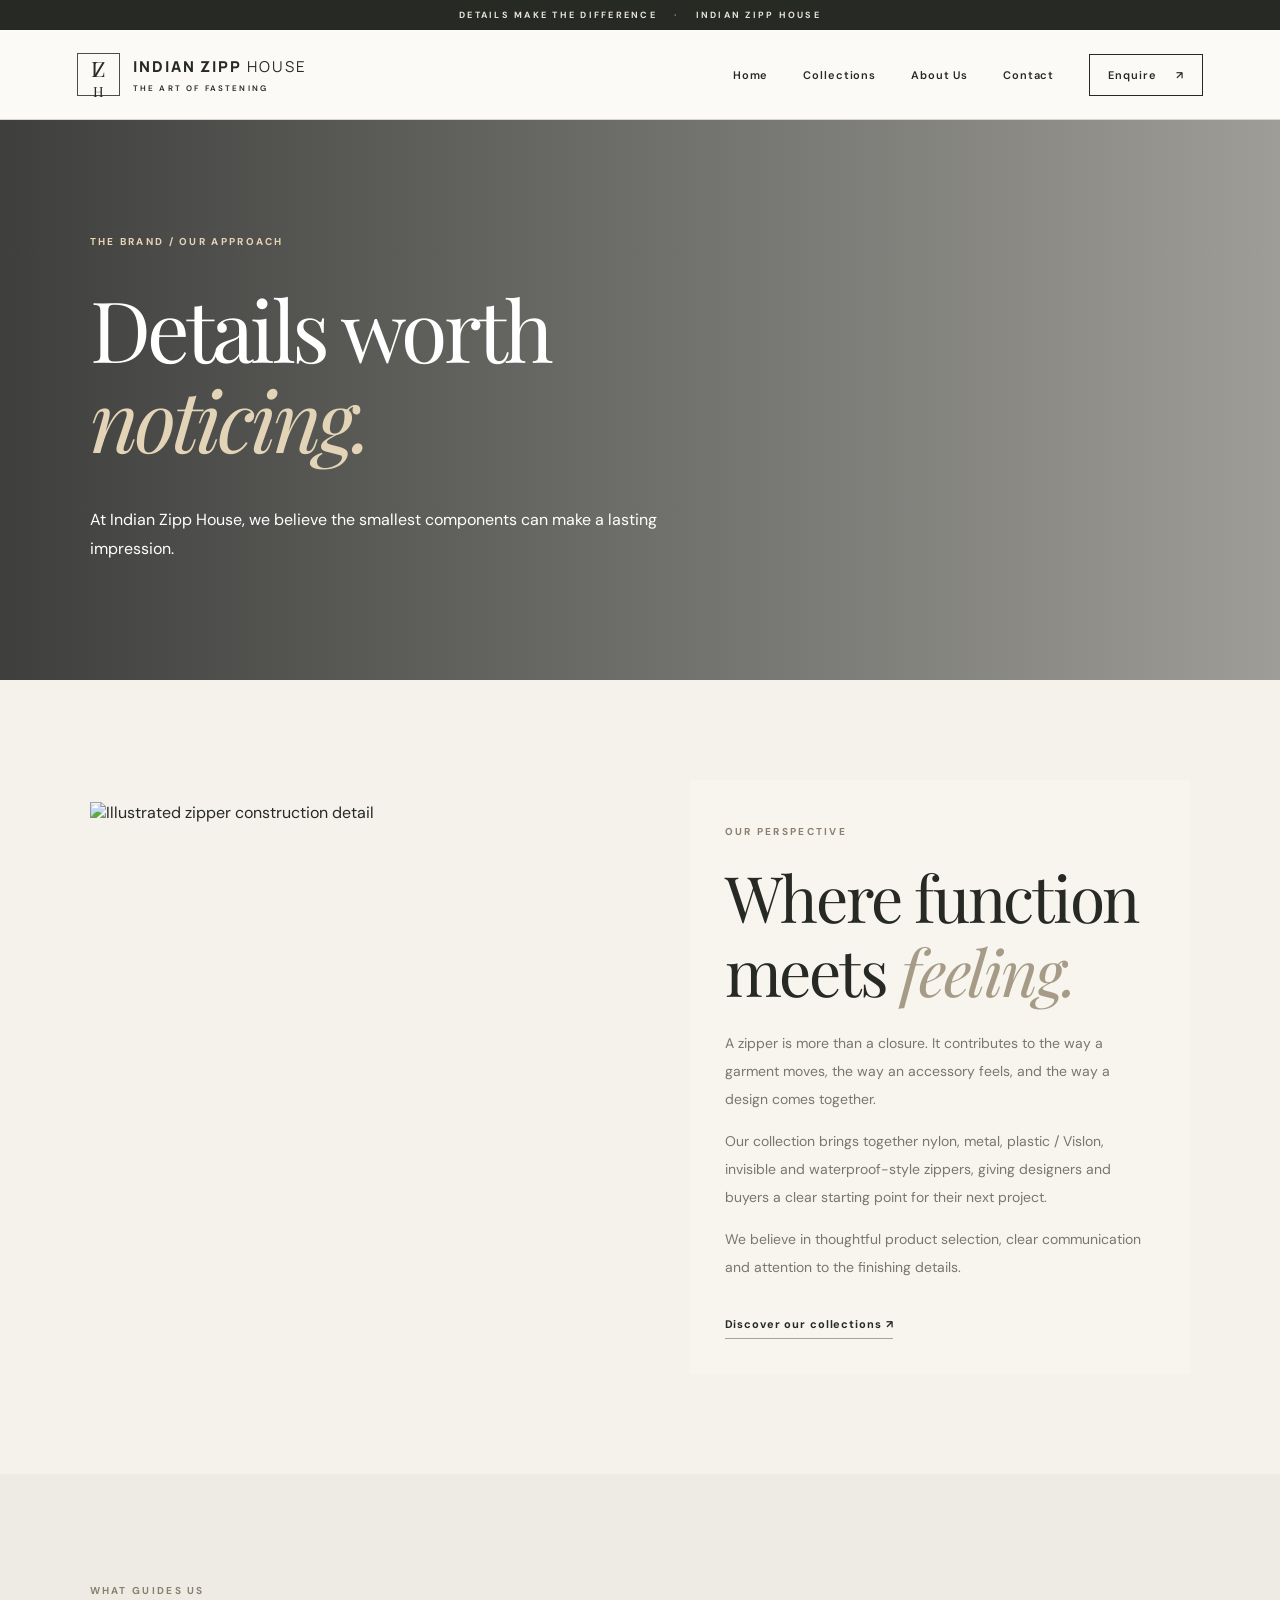
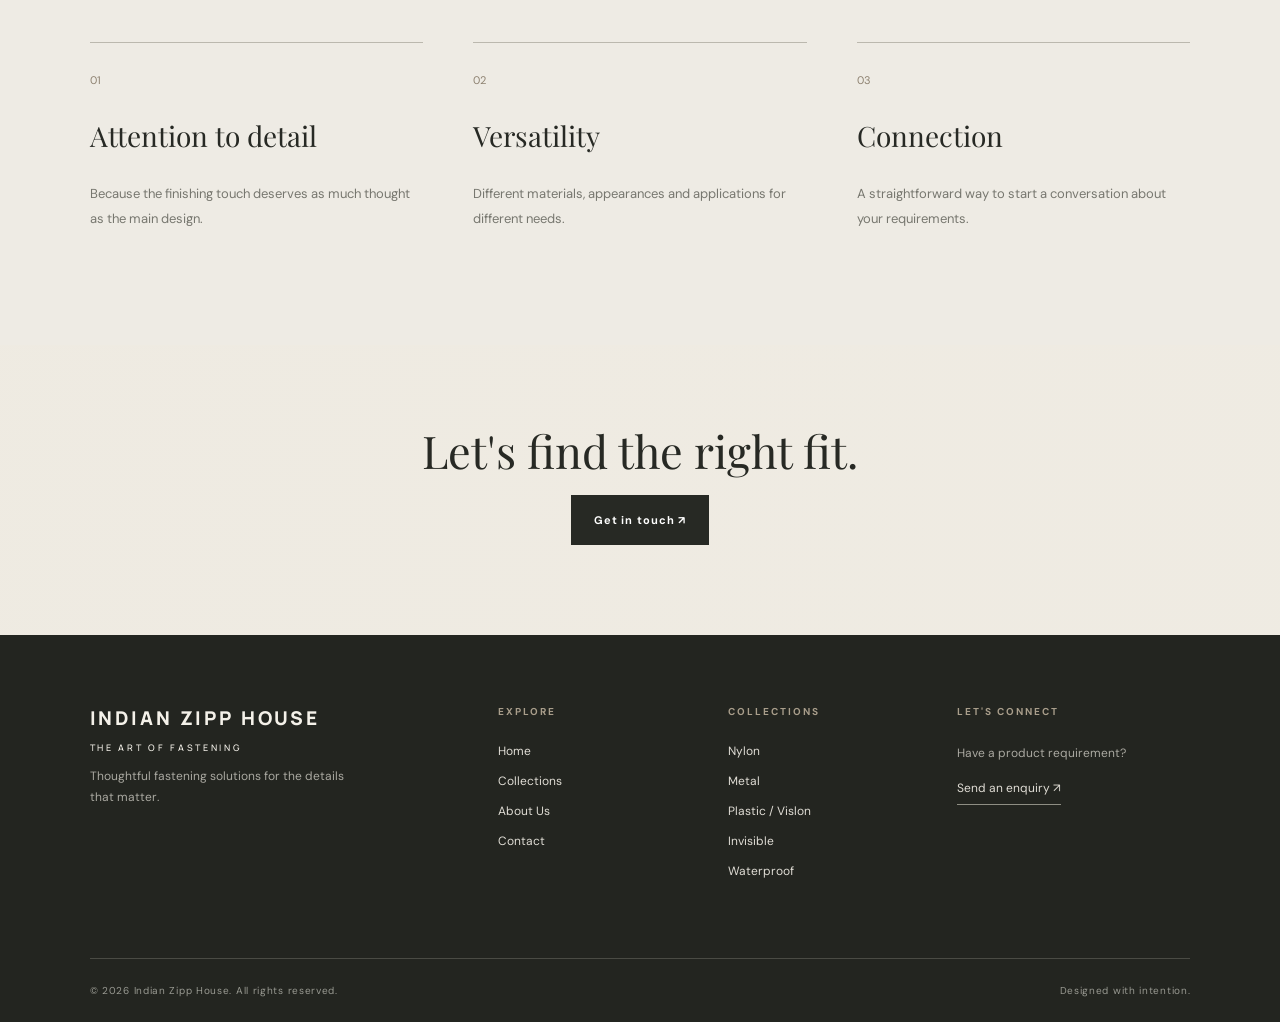
==== about.html @ 0c1d5e57 "Add files via upload" ====
<!doctype html><html lang="en"><head><meta charset="utf-8"><meta name="viewport" content="width=device-width,initial-scale=1"><meta name="theme-color" content="#f5f2eb"><meta name="description" content="Learn about the Indian Zipp House brand and approach to fastening."><title>About Us | Indian Zipp House</title><link rel="stylesheet" href="styles.css"></head><body><div class="announcement">DETAILS MAKE THE DIFFERENCE <span>·</span> INDIAN ZIPP HOUSE</div><header class="site-header"><a class="brand" href="index.html" aria-label="Indian Zipp House home"><span class="brand-mark">IZ<span>H</span></span><span class="brand-name">INDIAN ZIPP <b>HOUSE</b><small>THE ART OF FASTENING</small></span></a><button class="menu-toggle" aria-label="Toggle navigation" aria-expanded="false" aria-controls="site-nav"><span></span><span></span><span></span></button><nav id="site-nav" class="nav"><a href="index.html">Home</a><a href="collections.html">Collections</a><a href="about.html">About Us</a><a href="contact.html">Contact</a><a class="nav-enquiry" href="contact.html">Enquire <span>↗</span></a></nav></header><main><section class="page-intro"><p class="eyebrow">THE BRAND / OUR APPROACH</p><h1>Details worth<br><em>noticing.</em></h1><p>At Indian Zipp House, we believe the smallest components can make a lasting impression.</p></section><section class="about-layout section"><div class="about-visual"><img src="assets/metal.jpg" alt="Illustrated zipper construction detail"></div><div class="about-text"><p class="eyebrow">OUR PERSPECTIVE</p><h2>Where function<br>meets <em>feeling.</em></h2><p>A zipper is more than a closure. It contributes to the way a garment moves, the way an accessory feels, and the way a design comes together.</p><p>Our collection brings together nylon, metal, plastic / Vislon, invisible and waterproof-style zippers, giving designers and buyers a clear starting point for their next project.</p><p>We believe in thoughtful product selection, clear communication and attention to the finishing details.</p><a class="text-link" href="collections.html">Discover our collections ↗</a></div></section><section class="values section"><p class="eyebrow">WHAT GUIDES US</p><div class="value-grid"><div><span>01</span><h3>Attention to detail</h3><p>Because the finishing touch deserves as much thought as the main design.</p></div><div><span>02</span><h3>Versatility</h3><p>Different materials, appearances and applications for different needs.</p></div><div><span>03</span><h3>Connection</h3><p>A straightforward way to start a conversation about your requirements.</p></div></div></section><section class="small-cta"><h2>Let's find the right fit.</h2><a class="btn dark" href="contact.html">Get in touch ↗</a></section></main><footer class="footer"><div class="footer-top"><div><a class="footer-logo" href="index.html">INDIAN ZIPP HOUSE<span>THE ART OF FASTENING</span></a><p>Thoughtful fastening solutions for the details that matter.</p></div><div><h4>EXPLORE</h4><a href="index.html">Home</a><a href="collections.html">Collections</a><a href="about.html">About Us</a><a href="contact.html">Contact</a></div><div><h4>COLLECTIONS</h4><a href="nylon.html">Nylon</a><a href="metal.html">Metal</a><a href="plastic.html">Plastic / Vislon</a><a href="invisible.html">Invisible</a><a href="waterproof.html">Waterproof</a></div><div><h4>LET'S CONNECT</h4><p>Have a product requirement?</p><a class="footer-contact" href="contact.html">Send an enquiry ↗</a></div></div><div class="footer-bottom"><span>© <span id="year"></span> Indian Zipp House. All rights reserved.</span><span>Designed with intention.</span></div></footer><script src="script.js"></script></body></html>
---- styles.css ----
@import url('https://fonts.googleapis.com/css2?family=DM+Sans:wght@400;500;600;700&family=Manrope:wght@400;500;600;700;800&family=Playfair+Display:ital,wght@0,400;0,500;1,400;1,500&display=swap');:root{--cream:#f5f2eb;--paper:#fbfaf7;--ink:#272924;--muted:#77776f;--line:#d9d7cf;--accent:#a69b86}*{box-sizing:border-box}html{scroll-behavior:smooth}body{margin:0;background:var(--cream);color:var(--ink);font-family:'DM Sans',sans-serif;-webkit-font-smoothing:antialiased}a{color:inherit;text-decoration:none}button,input,textarea,select{font:inherit}img{max-width:100%;display:block}.announcement{background:#272924;color:#e7e3da;text-align:center;padding:9px 15px;font-size:9px;letter-spacing:.25em;font-weight:700}.announcement span{padding:0 13px;color:#afa18a}.site-header{height:90px;display:flex;align-items:center;justify-content:space-between;padding:0 6%;border-bottom:1px solid var(--line);background:var(--paper);position:relative;z-index:20}.brand{display:flex;gap:13px;align-items:center}.brand-mark{border:1px solid #4d4d47;width:43px;height:43px;display:grid;place-items:center;font-family:'Playfair Display',serif;font-size:21px;letter-spacing:-5px;padding-right:5px}.brand-mark span{font-size:14px;align-self:end;padding-bottom:7px}.brand-name{font-family:Manrope,sans-serif;font-size:15px;letter-spacing:.13em;font-weight:800}.brand-name b{font-weight:400}.brand-name small{display:block;font-family:'DM Sans',sans-serif;letter-spacing:.27em;font-size:8px;margin-top:6px;font-weight:600}.nav{display:flex;gap:35px;align-items:center}.nav>a{font-size:11px;font-weight:600;letter-spacing:.08em}.nav>a:hover,.text-link:hover{color:#9b8b70}.nav-enquiry{border:1px solid var(--ink);padding:13px 18px}.nav-enquiry span{margin-left:16px}.menu-toggle{display:none}.hero{min-height:650px;display:grid;grid-template-columns:53% 47%;background:var(--paper)}.hero-copy{padding:105px 9% 25px 11%;display:flex;flex-direction:column}.eyebrow{font-size:10px;letter-spacing:.23em;font-weight:700;color:#8a806f;text-transform:uppercase}.eyebrow-line{display:inline-block;width:26px;border-top:1px solid #a69b86;vertical-align:middle;margin-right:12px}.hero h1,.page-intro h1,.detail-info h1{font-family:'Playfair Display',serif;font-weight:400;font-size:clamp(56px,6.6vw,105px);line-height:1.07;letter-spacing:-.045em;margin:30px 0}.hero h1 em,h2 em,.page-intro h1 em,.detail-info h1 em{font-weight:400;color:#a69b86}.hero-description{font-size:15px;line-height:1.9;color:#6d6d66;max-width:405px}.hero-actions{display:flex;align-items:center;gap:35px;margin-top:34px;flex-wrap:wrap}.btn{display:inline-flex;align-items:center;justify-content:space-between;gap:38px;padding:17px 22px;font-size:11px;font-weight:700;letter-spacing:.08em;cursor:pointer;border:1px solid var(--ink);transition:transform .2s,background .2s}.btn:hover{transform:translateY(-2px)}.btn.dark{background:var(--ink);color:white}.btn.light{background:var(--paper);color:var(--ink);border-color:var(--paper)}.text-link{font-size:11px;letter-spacing:.08em;font-weight:700;border-bottom:1px solid #a7a398;padding-bottom:7px}.text-link span{margin-left:15px}.hero-index{margin-top:auto;display:flex;justify-content:space-between;font-size:9px;letter-spacing:.16em;color:#8e8a80;padding-top:65px}.hero-visual{position:relative;background:#d6d0c5;overflow:hidden}.hero-visual>img{width:100%;height:100%;object-fit:cover}.hero-visual-label{position:absolute;bottom:26px;right:28px;color:#fff;font-size:10px;letter-spacing:.23em}.hero-visual-label span{padding:0 8px}.section{padding:100px 7%}.statement{text-align:center;max-width:980px;margin:auto}.statement h2,.section-heading h2,.feature-copy h2,.closing-cta h2,.about-text h2,.contact-aside h2{font-family:'Playfair Display',serif;font-size:clamp(40px,5vw,75px);font-weight:400;line-height:1.15;letter-spacing:-.035em;margin:22px 0}.statement>p:last-child{font-size:14px;line-height:1.9;max-width:540px;margin:0 auto;color:#77776f}.collection-preview{background:#eeeae2}.section-heading{display:flex;align-items:end;justify-content:space-between;gap:20px;margin-bottom:35px}.section-heading h2{margin-bottom:0}.product-grid{display:grid;grid-template-columns:repeat(3,1fr);gap:24px}.product-photo{aspect-ratio:1/1.04;background:#ddd8ce;position:relative;overflow:hidden}.product-photo img{width:100%;height:100%;object-fit:cover;transition:transform .55s}.product-card:hover img{transform:scale(1.045)}.photo-arrow{position:absolute;right:16px;top:16px;background:#f9f7f0;width:35px;height:35px;display:grid;place-items:center}.product-meta{display:flex;justify-content:space-between;gap:12px;margin-top:20px;font-size:14px;font-weight:700}.product-meta span:last-child{font-size:10px;color:#918c81;letter-spacing:.1em}.product-card p{font-size:12px;color:#77776f;line-height:1.8;max-width:360px}.feature-band{display:grid;grid-template-columns:1fr 1fr;background:#30312d;color:#fff}.feature-image{min-height:510px}.feature-image img{width:100%;height:100%;object-fit:cover}.feature-copy{padding:85px 12%;display:flex;flex-direction:column;align-items:start;justify-content:center}.feature-copy p:not(.eyebrow){color:#c3c3bc;line-height:1.9;font-size:14px;max-width:430px}.feature-copy .btn{margin-top:24px}.closing-cta{text-align:center}.closing-cta .btn{margin-top:20px}.footer{background:#232520;color:#f4f1e9;padding:70px 7% 25px}.footer-top{display:grid;grid-template-columns:2fr 1fr 1fr 1.3fr;gap:50px}.footer-logo{font-family:Manrope,sans-serif;font-weight:800;letter-spacing:.15em;font-size:19px}.footer-logo span{display:block;font-size:9px;letter-spacing:.3em;font-weight:500;margin-top:10px}.footer p{font-size:12px;color:#aaa9a1;line-height:1.8;max-width:260px}.footer h4{font-size:10px;letter-spacing:.2em;color:#a99e8b;margin:0 0 25px}.footer-top>div:not(:first-child)>a{display:block;font-size:12px;color:#e0ddd5;margin:0 0 14px}.footer-top a:hover{color:#bfb19b}.footer-bottom{border-top:1px solid #4a4b44;margin-top:65px;padding-top:25px;display:flex;justify-content:space-between;font-size:10px;color:#999a92;letter-spacing:.07em}.page-intro{background:var(--paper);padding:105px 7% 100px}.page-intro h1{margin:25px 0}.page-intro>p:last-child{font-size:16px;line-height:1.85;max-width:580px;color:#75766e}.catalog{padding-top:60px}.catalog-top{display:flex;justify-content:space-between;border-bottom:1px solid var(--line);padding-bottom:22px;margin-bottom:34px;font-size:10px;letter-spacing:.2em;font-weight:700;color:#77776f}.catalog .product-grid{row-gap:65px}.small-cta{text-align:center;padding:75px 20px 90px;background:#e9e5dc}.small-cta h2{font-family:'Playfair Display',serif;font-size:45px;font-weight:400;margin:0 0 15px}.small-cta p{color:#77776f;font-size:13px;margin-bottom:28px}.product-detail{display:grid;grid-template-columns:1fr 1fr;min-height:700px;background:var(--paper)}.detail-visual{background:#d8d3c8}.detail-visual img{width:100%;height:100%;object-fit:cover;max-height:850px}.detail-info{padding:70px 10%;display:flex;flex-direction:column;align-items:start;justify-content:center}.breadcrumb{font-size:11px;color:#858176;margin-top:18px}.breadcrumb a{text-decoration:underline;text-underline-offset:4px}.breadcrumb span{margin:0 9px}.detail-info h1{font-size:clamp(49px,5vw,78px);margin:20px 0 12px}.detail-info h2{font-family:'Playfair Display',serif;font-size:25px;font-weight:400;margin:0 0 22px}.detail-info p{font-size:13px;line-height:1.9;color:#77776f}.detail-lead{font-size:15px!important;color:#444840!important}.detail-rule{border-top:1px solid var(--line);width:100%;margin:25px 0 10px}.detail-notes{width:100%;display:flex;justify-content:space-between;gap:20px;border-top:1px solid var(--line);border-bottom:1px solid var(--line);padding:22px 0;margin:22px 0 32px;font-size:11px}.detail-notes span:first-child{letter-spacing:.13em;font-weight:700}.detail-notes span:last-child{color:#77776f;text-align:right}.micro-note{font-size:10px!important;max-width:400px}.related{background:#eeeae2}.about-layout{display:grid;grid-template-columns:1fr 1fr;gap:9%;align-items:center}.about-visual img{width:100%;aspect-ratio:1/1.1;object-fit:cover}.about-text p:not(.eyebrow){color:#77776f;line-height:2;font-size:14px}.about-text .text-link{display:inline-block;margin-top:22px}.values{background:#eeebe4}.value-grid{display:grid;grid-template-columns:repeat(3,1fr);gap:50px;margin-top:45px}.value-grid>div{border-top:1px solid #bbb8ae;padding-top:25px}.value-grid span{color:#8d8170;font-size:11px}.value-grid h3{font-family:'Playfair Display',serif;font-size:28px;font-weight:400}.value-grid p{font-size:13px;line-height:1.9;color:#77776f}.contact-layout{display:grid;grid-template-columns:1fr 1.3fr;gap:10%}.contact-aside p:not(.eyebrow){font-size:14px;line-height:1.9;color:#77776f}.contact-divider{border-top:1px solid var(--line);margin:35px 0}.small-muted{font-size:11px!important}.contact-form{display:flex;flex-direction:column;gap:25px}.form-row{display:grid;grid-template-columns:1fr 1fr;gap:20px}.contact-form label{display:flex;flex-direction:column;gap:10px;font-size:11px;letter-spacing:.05em;font-weight:700}.contact-form input,.contact-form select,.contact-form textarea{width:100%;border:1px solid #d5d1c8;background:#fbfaf7;padding:17px;color:#272924;outline:none;font-weight:400;letter-spacing:0;border-radius:0}.contact-form input:focus,.contact-form select:focus,.contact-form textarea:focus{border-color:#77705e}.contact-form button{align-self:start}.form-status{font-size:12px;color:#77776f;line-height:1.6}.footer-contact{border-bottom:1px solid #8e8e83;padding-bottom:8px;display:inline-block!important}@media(max-width:900px){.site-header{padding:0 4%}.nav{gap:18px}.hero{min-height:580px}.hero-copy{padding:80px 7% 25px}.section{padding:75px 5%}.footer{padding-left:5%;padding-right:5%}.footer-top{gap:25px}.detail-info{padding:55px 7%}}@media(max-width:680px){.announcement{font-size:8px;letter-spacing:.14em}.site-header{height:76px;padding:0 5%}.brand-name{font-size:12px}.brand-name small{font-size:7px}.brand-mark{width:36px;height:36px}.menu-toggle{display:flex;flex-direction:column;gap:5px;background:transparent;border:0;padding:10px;cursor:pointer}.menu-toggle span{display:block;width:24px;height:1px;background:#272924}.nav{display:none;position:absolute;top:76px;left:0;right:0;background:var(--paper);padding:25px 6%;box-shadow:0 18px 24px #00000015;flex-direction:column;align-items:stretch;gap:0}.nav.open{display:flex}.nav>a{padding:15px 0;border-bottom:1px solid var(--line)}.nav .nav-enquiry{margin-top:15px;padding:15px}.hero{grid-template-columns:1fr}.hero-copy{padding:65px 7% 25px}.hero h1{font-size:clamp(54px,13vw,80px)}.hero-visual{height:410px}.hero-index{padding-top:60px}.section{padding:65px 6%}.statement h2,.section-heading h2,.feature-copy h2{font-size:44px}.section-heading{align-items:start;flex-direction:column}.product-grid{grid-template-columns:1fr 1fr;gap:25px 15px}.product-meta{font-size:12px}.product-meta span:last-child{font-size:9px}.product-card p{font-size:11px}.feature-band{grid-template-columns:1fr}.feature-image{min-height:340px;height:340px}.feature-copy{padding:70px 8%}.footer-top{grid-template-columns:1fr 1fr;gap:35px}.footer-top>div:first-child{grid-column:1/-1}.footer-bottom{gap:20px;flex-wrap:wrap}.page-intro{padding:75px 6%}.page-intro h1{font-size:60px}.product-detail{grid-template-columns:1fr}.detail-visual{height:440px}.detail-info{padding:60px 7%}.about-layout{grid-template-columns:1fr;gap:45px}.value-grid{grid-template-columns:1fr;gap:30px}.contact-layout{grid-template-columns:1fr;gap:45px}.form-row{grid-template-columns:1fr}}@media(max-width:420px){.product-grid{grid-template-columns:1fr}.product-photo{aspect-ratio:1.15}.hero-actions{gap:20px}.page-intro h1{font-size:50px}.detail-visual{height:350px}}
/* Editorial homepage 2.0 */
.new-hero{background:#f9f7f2;padding:38px 6% 0}.new-hero-top,.hero-bottom{display:flex;align-items:center;justify-content:space-between;gap:15px}.new-hero-top .eyebrow{margin:0}.hero-dot{margin:0 15px}.hero-number,.hero-bottom{font-size:9px;letter-spacing:.19em;font-weight:700;color:#77776f}.new-hero-content{min-height:430px;display:flex;justify-content:space-between;align-items:end;padding:50px 0 60px}.hero-kicker{font-size:10px;letter-spacing:.22em;color:#8a806f;font-weight:700}.new-hero h1{font-family:'Playfair Display',serif;font-size:clamp(76px,10vw,155px);font-weight:400;line-height:.95;letter-spacing:-.065em;margin:20px 0 28px}.new-hero h1 em{color:#a69b86;font-weight:400}.new-hero .hero-description{max-width:550px;font-size:15px}.new-hero .hero-actions{margin-top:25px}.hero-side-note{display:flex;flex-direction:column;gap:10px;font-size:9px;letter-spacing:.2em;color:#9a9489;white-space:nowrap;padding-bottom:10px}.hero-gallery{height:clamp(290px,37vw,590px);display:grid;grid-template-columns:repeat(5,1fr);gap:7px;overflow:hidden}.hero-gallery img{height:100%;width:100%;object-fit:cover;transition:transform .6s ease}.hero-gallery img:hover{transform:scale(1.05)}.hero-bottom{padding:18px 0 24px}.new-intro{display:grid;grid-template-columns:1fr 2fr;gap:8%;background:#f5f2eb}.intro-label{display:flex;justify-content:space-between;align-items:start}.tiny-cross{font-size:28px;color:#a69b86}.new-intro h2,.new-collections h2,.editorial-copy h2{font-family:'Playfair Display',serif;font-size:clamp(48px,6vw,88px);font-weight:400;line-height:1.1;letter-spacing:-.05em;margin:0 0 30px}.new-intro h2 em,.new-collections h2 em,.editorial-copy h2 em{color:#a69b86;font-weight:400}.new-intro p:not(.eyebrow){color:#73736b;line-height:1.9;max-width:540px;font-size:15px;margin-bottom:28px}.new-collections{background:#eae6de}.new-collections .section-heading{margin-bottom:45px}.new-grid{display:grid;grid-template-columns:repeat(4,1fr);gap:24px}.new-product.large{grid-column:span 2;grid-row:span 2}.new-product-img{aspect-ratio:1.1;position:relative;overflow:hidden;background:#d3cdc3}.new-product.large .new-product-img{aspect-ratio:auto;height:calc(100% - 100px);min-height:440px}.new-product-img img{width:100%;height:100%;object-fit:cover;transition:transform .5s}.new-product:hover img{transform:scale(1.055)}.circle-arrow{position:absolute;top:15px;right:15px;background:#f9f7f2;border-radius:50%;width:37px;height:37px;display:grid;place-items:center}.new-product-title{display:flex;justify-content:space-between;gap:10px;margin-top:16px}.new-product-title strong{font-size:15px}.new-product-title span{font-size:10px;color:#8e897d}.new-product p{color:#77776f;font-size:12px;line-height:1.7}.editorial-band{display:grid;grid-template-columns:1fr 1fr;background:#292b28;color:#f9f7f2}.editorial-photo{min-height:600px;position:relative;overflow:hidden}.editorial-photo img{height:100%;width:100%;object-fit:cover}.editorial-photo>span{position:absolute;bottom:30px;left:35px;color:white;font-size:10px;letter-spacing:.22em}.editorial-copy{padding:100px 12%;display:flex;flex-direction:column;align-items:start;justify-content:center}.editorial-copy h2{margin:25px 0}.editorial-copy p:not(.eyebrow){font-size:14px;color:#c5c4bb;line-height:2;max-width:440px}.editorial-copy .btn{margin-top:30px}.editorial-signature{font-size:9px;letter-spacing:.16em;color:#9c9d93;margin-top:75px}.closing-sub{font-size:14px;color:#77776f}.closing-cta .btn{margin-top:28px}@media(max-width:900px){.new-grid{grid-template-columns:repeat(2,1fr)}.new-product.large{grid-column:span 2;grid-row:auto}.new-product.large .new-product-img{height:430px;min-height:0}.hero-side-note{display:none}}@media(max-width:680px){.new-hero{padding:28px 5% 0}.new-hero-top .hero-number{display:none}.new-hero-content{min-height:0;padding:55px 0 45px}.new-hero h1{font-size:clamp(66px,15vw,105px)}.hero-gallery{height:330px;grid-template-columns:repeat(5,minmax(110px,1fr));overflow:auto;scroll-snap-type:x mandatory}.hero-gallery img{scroll-snap-align:start}.new-intro{grid-template-columns:1fr;gap:32px}.new-intro h2,.new-collections h2,.editorial-copy h2{font-size:49px}.new-grid{gap:26px 15px}.new-product.large .new-product-img{height:320px}.new-product-title strong{font-size:13px}.editorial-band{grid-template-columns:1fr}.editorial-photo{min-height:400px;height:400px}.editorial-copy{padding:75px 8%}.editorial-signature{margin-top:45px}}

/* Photography-led backgrounds: illustrative generated imagery, not company premises or actual customers. */
.new-hero{position:relative;background:linear-gradient(90deg,rgba(250,248,243,.97) 0%,rgba(250,248,243,.91) 52%,rgba(250,248,243,.56) 100%),url('assets/studio-designer.jpg') center 35%/cover no-repeat}
.new-hero-top,.new-hero-content,.hero-gallery,.hero-bottom{position:relative;z-index:1}
.new-intro{background:linear-gradient(90deg,rgba(246,243,236,.96),rgba(246,243,236,.88)),url('assets/textile-studio.jpg') center/cover no-repeat}
.closing-cta{background:linear-gradient(90deg,rgba(248,245,239,.94),rgba(248,245,239,.85)),url('assets/client-meeting.jpg') center/cover no-repeat}
.page-intro{background:linear-gradient(90deg,rgba(27,29,27,.83),rgba(27,29,27,.45)),url('assets/fashion-showroom.jpg') center/cover no-repeat;color:#fff;min-height:380px;display:flex;flex-direction:column;justify-content:center}
.page-intro h1,.page-intro p:not(.eyebrow){color:#fff}.page-intro h1 em{color:#e4d4b7}.page-intro .eyebrow{color:#e7d5b6}
body:has(.catalog) .page-intro{background-image:linear-gradient(90deg,rgba(27,29,27,.82),rgba(27,29,27,.38)),url('assets/garment-collection.jpg')}
body:has(.about-layout) .page-intro{background-image:linear-gradient(90deg,rgba(27,29,27,.84),rgba(27,29,27,.40)),url('assets/workshop.jpg')}
body:has(.contact-layout) .page-intro{background-image:linear-gradient(90deg,rgba(27,29,27,.82),rgba(27,29,27,.40)),url('assets/client-meeting.jpg')}
.detail-info{background:linear-gradient(rgba(250,248,243,.92),rgba(250,248,243,.94)),url('assets/textile-studio.jpg') center/cover no-repeat}
body:has(.detail-visual img[src*="metal"]) .detail-info{background-image:linear-gradient(rgba(250,248,243,.92),rgba(250,248,243,.94)),url('assets/sewing-detail.jpg')}
body:has(.detail-visual img[src*="plastic"]) .detail-info{background-image:linear-gradient(rgba(250,248,243,.92),rgba(250,248,243,.94)),url('assets/garment-collection.jpg')}
body:has(.detail-visual img[src*="invisible"]) .detail-info{background-image:linear-gradient(rgba(250,248,243,.92),rgba(250,248,243,.94)),url('assets/studio-designer.jpg')}
body:has(.detail-visual img[src*="waterproof"]) .detail-info{background-image:linear-gradient(rgba(250,248,243,.92),rgba(250,248,243,.94)),url('assets/technical-jacket.jpg')}
.about-text{background:linear-gradient(rgba(248,245,239,.92),rgba(248,245,239,.92)),url('assets/client-consultation.jpg') center/cover no-repeat;padding:35px}
.contact-aside{background:linear-gradient(rgba(248,245,239,.91),rgba(248,245,239,.91)),url('assets/client-consultation.jpg') center/cover no-repeat;padding:30px}
.small-cta{background:linear-gradient(90deg,rgba(238,234,225,.92),rgba(238,234,225,.86)),url('assets/fashion-showroom.jpg') center/cover no-repeat}
@media(max-width:680px){.new-hero{background-image:linear-gradient(rgba(250,248,243,.94),rgba(250,248,243,.89)),url('assets/studio-designer.jpg')}.page-intro{min-height:300px}.about-text,.contact-aside{padding:22px}}
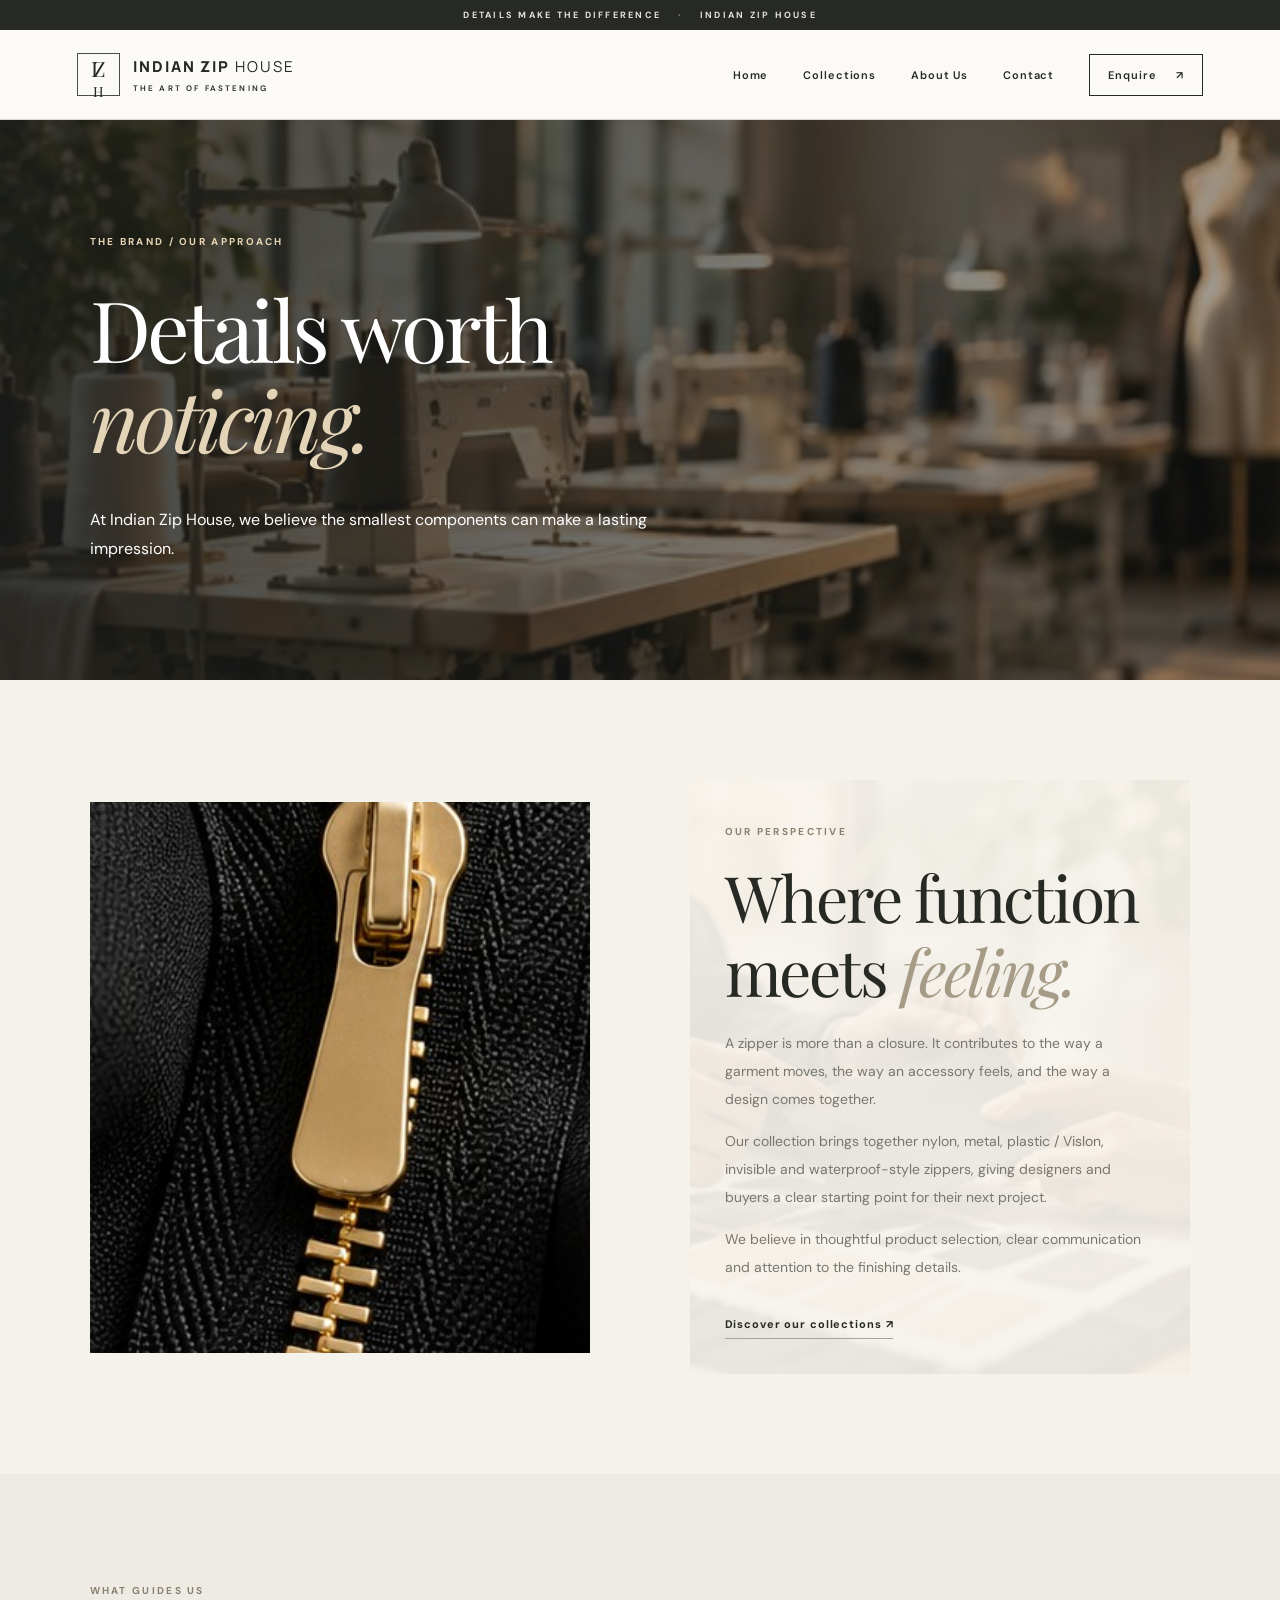
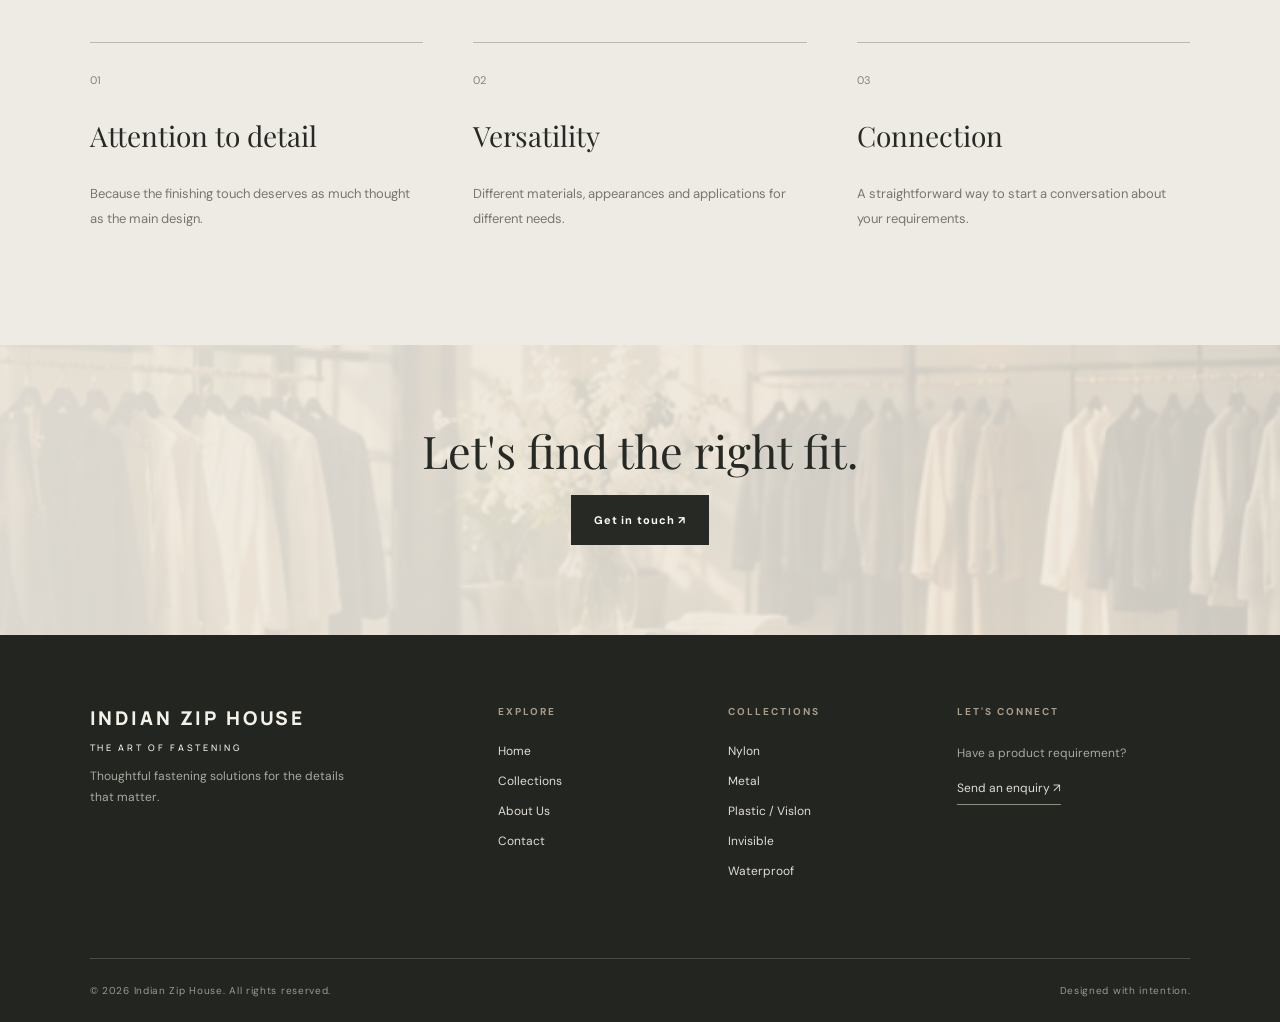
==== commit d464ae9a: "Update brand name to Indian Zip House" ====
--- a/about.html
+++ b/about.html
@@ -1 +1 @@
-<!doctype html><html lang="en"><head><meta charset="utf-8"><meta name="viewport" content="width=device-width,initial-scale=1"><meta name="theme-color" content="#f5f2eb"><meta name="description" content="Learn about the Indian Zipp House brand and approach to fastening."><title>About Us | Indian Zipp House</title><link rel="stylesheet" href="styles.css"></head><body><div class="announcement">DETAILS MAKE THE DIFFERENCE <span>·</span> INDIAN ZIPP HOUSE</div><header class="site-header"><a class="brand" href="index.html" aria-label="Indian Zipp House home"><span class="brand-mark">IZ<span>H</span></span><span class="brand-name">INDIAN ZIPP <b>HOUSE</b><small>THE ART OF FASTENING</small></span></a><button class="menu-toggle" aria-label="Toggle navigation" aria-expanded="false" aria-controls="site-nav"><span></span><span></span><span></span></button><nav id="site-nav" class="nav"><a href="index.html">Home</a><a href="collections.html">Collections</a><a href="about.html">About Us</a><a href="contact.html">Contact</a><a class="nav-enquiry" href="contact.html">Enquire <span>↗</span></a></nav></header><main><section class="page-intro"><p class="eyebrow">THE BRAND / OUR APPROACH</p><h1>Details worth<br><em>noticing.</em></h1><p>At Indian Zipp House, we believe the smallest components can make a lasting impression.</p></section><section class="about-layout section"><div class="about-visual"><img src="assets/metal.jpg" alt="Illustrated zipper construction detail"></div><div class="about-text"><p class="eyebrow">OUR PERSPECTIVE</p><h2>Where function<br>meets <em>feeling.</em></h2><p>A zipper is more than a closure. It contributes to the way a garment moves, the way an accessory feels, and the way a design comes together.</p><p>Our collection brings together nylon, metal, plastic / Vislon, invisible and waterproof-style zippers, giving designers and buyers a clear starting point for their next project.</p><p>We believe in thoughtful product selection, clear communication and attention to the finishing details.</p><a class="text-link" href="collections.html">Discover our collections ↗</a></div></section><section class="values section"><p class="eyebrow">WHAT GUIDES US</p><div class="value-grid"><div><span>01</span><h3>Attention to detail</h3><p>Because the finishing touch deserves as much thought as the main design.</p></div><div><span>02</span><h3>Versatility</h3><p>Different materials, appearances and applications for different needs.</p></div><div><span>03</span><h3>Connection</h3><p>A straightforward way to start a conversation about your requirements.</p></div></div></section><section class="small-cta"><h2>Let's find the right fit.</h2><a class="btn dark" href="contact.html">Get in touch ↗</a></section></main><footer class="footer"><div class="footer-top"><div><a class="footer-logo" href="index.html">INDIAN ZIPP HOUSE<span>THE ART OF FASTENING</span></a><p>Thoughtful fastening solutions for the details that matter.</p></div><div><h4>EXPLORE</h4><a href="index.html">Home</a><a href="collections.html">Collections</a><a href="about.html">About Us</a><a href="contact.html">Contact</a></div><div><h4>COLLECTIONS</h4><a href="nylon.html">Nylon</a><a href="metal.html">Metal</a><a href="plastic.html">Plastic / Vislon</a><a href="invisible.html">Invisible</a><a href="waterproof.html">Waterproof</a></div><div><h4>LET'S CONNECT</h4><p>Have a product requirement?</p><a class="footer-contact" href="contact.html">Send an enquiry ↗</a></div></div><div class="footer-bottom"><span>© <span id="year"></span> Indian Zipp House. All rights reserved.</span><span>Designed with intention.</span></div></footer><script src="script.js"></script></body></html>+<!doctype html><html lang="en"><head><meta charset="utf-8"><meta name="viewport" content="width=device-width,initial-scale=1"><meta name="theme-color" content="#f5f2eb"><meta name="description" content="Learn about the Indian Zip House brand and approach to fastening."><title>About Us | Indian Zip House</title><link rel="stylesheet" href="styles.css"></head><body><div class="announcement">DETAILS MAKE THE DIFFERENCE <span>·</span> INDIAN ZIP HOUSE</div><header class="site-header"><a class="brand" href="index.html" aria-label="Indian Zip House home"><span class="brand-mark">IZ<span>H</span></span><span class="brand-name">INDIAN ZIP <b>HOUSE</b><small>THE ART OF FASTENING</small></span></a><button class="menu-toggle" aria-label="Toggle navigation" aria-expanded="false" aria-controls="site-nav"><span></span><span></span><span></span></button><nav id="site-nav" class="nav"><a href="index.html">Home</a><a href="collections.html">Collections</a><a href="about.html">About Us</a><a href="contact.html">Contact</a><a class="nav-enquiry" href="contact.html">Enquire <span>↗</span></a></nav></header><main><section class="page-intro"><p class="eyebrow">THE BRAND / OUR APPROACH</p><h1>Details worth<br><em>noticing.</em></h1><p>At Indian Zip House, we believe the smallest components can make a lasting impression.</p></section><section class="about-layout section"><div class="about-visual"><img src="assets/metal.jpg" alt="Illustrated zipper construction detail"></div><div class="about-text"><p class="eyebrow">OUR PERSPECTIVE</p><h2>Where function<br>meets <em>feeling.</em></h2><p>A zipper is more than a closure. It contributes to the way a garment moves, the way an accessory feels, and the way a design comes together.</p><p>Our collection brings together nylon, metal, plastic / Vislon, invisible and waterproof-style zippers, giving designers and buyers a clear starting point for their next project.</p><p>We believe in thoughtful product selection, clear communication and attention to the finishing details.</p><a class="text-link" href="collections.html">Discover our collections ↗</a></div></section><section class="values section"><p class="eyebrow">WHAT GUIDES US</p><div class="value-grid"><div><span>01</span><h3>Attention to detail</h3><p>Because the finishing touch deserves as much thought as the main design.</p></div><div><span>02</span><h3>Versatility</h3><p>Different materials, appearances and applications for different needs.</p></div><div><span>03</span><h3>Connection</h3><p>A straightforward way to start a conversation about your requirements.</p></div></div></section><section class="small-cta"><h2>Let's find the right fit.</h2><a class="btn dark" href="contact.html">Get in touch ↗</a></section></main><footer class="footer"><div class="footer-top"><div><a class="footer-logo" href="index.html">INDIAN ZIP HOUSE<span>THE ART OF FASTENING</span></a><p>Thoughtful fastening solutions for the details that matter.</p></div><div><h4>EXPLORE</h4><a href="index.html">Home</a><a href="collections.html">Collections</a><a href="about.html">About Us</a><a href="contact.html">Contact</a></div><div><h4>COLLECTIONS</h4><a href="nylon.html">Nylon</a><a href="metal.html">Metal</a><a href="plastic.html">Plastic / Vislon</a><a href="invisible.html">Invisible</a><a href="waterproof.html">Waterproof</a></div><div><h4>LET'S CONNECT</h4><p>Have a product requirement?</p><a class="footer-contact" href="contact.html">Send an enquiry ↗</a></div></div><div class="footer-bottom"><span>© <span id="year"></span> Indian Zip House. All rights reserved.</span><span>Designed with intention.</span></div></footer><script src="script.js"></script></body></html>
